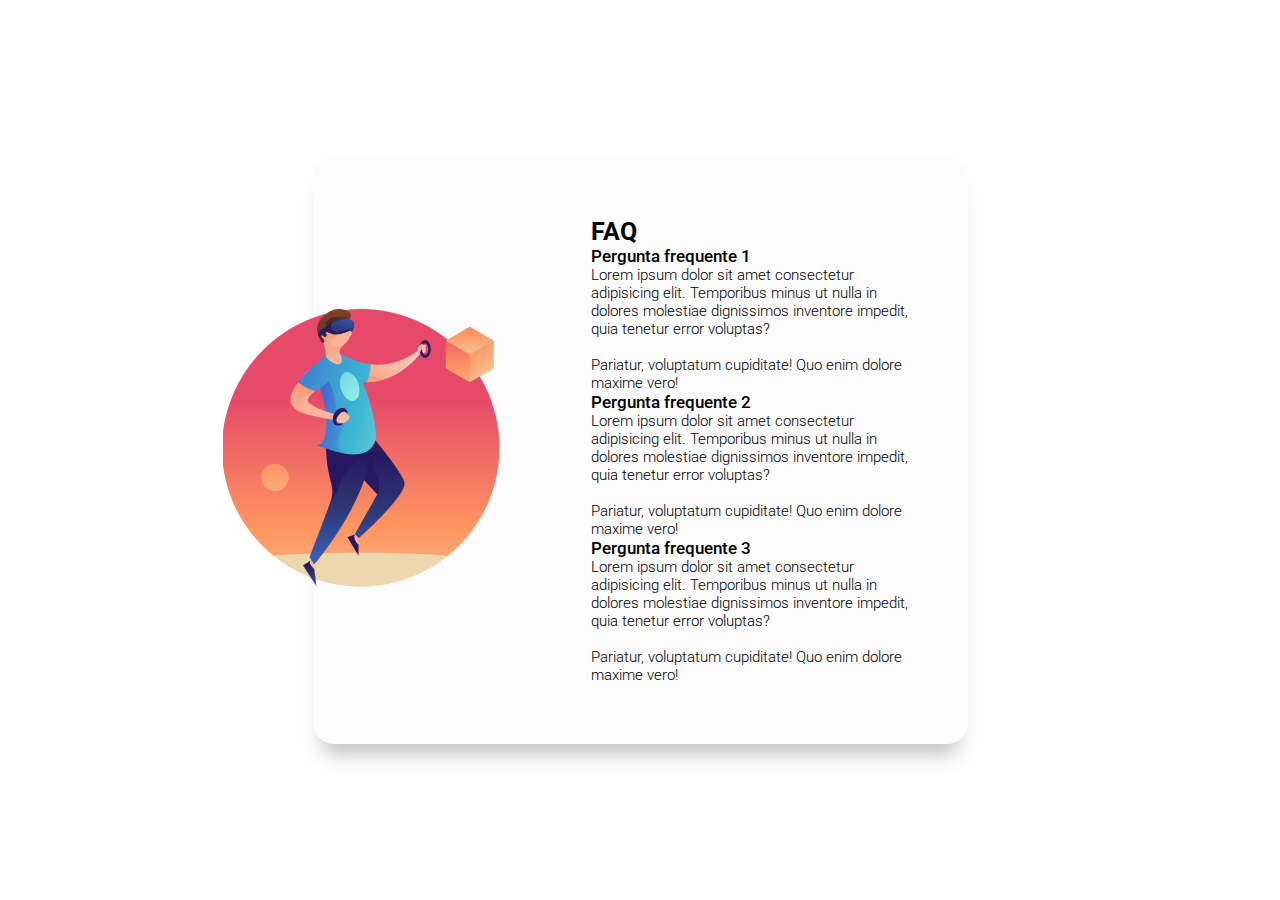
==== exercicio-06/index.html @ dffedfcc "commit inicial" ====
<!DOCTYPE html>
<html lang="pt-BR">

<head>
    <meta charset="UTF-8">
    <meta name="viewport" content="width=device-width, initial-scale=1.0">
    <title>Desafio FAG - Acordeon</title>

    <link rel="stylesheet" href="./src/css/reset.css">
    <link rel="stylesheet" href="./src/css/style.css">

    <link rel="preconnect" href="https://fonts.googleapis.com">
    <link rel="preconnect" href="https://fonts.gstatic.com" crossorigin>
    <link href="https://fonts.googleapis.com/css2?family=Roboto:wght@300;500;700&display=swap" rel="stylesheet">
</head>

<body>
    <div class="faq">
        <div class="logo">
            <img src="./src/images/imagem.png" alt="logotipo">
        </div>
        <div class="faq-container">
            <h1>FAQ</h1>

            <ul>
                <li>
                    <h3>
                        <a href="#" class="pergunta">
                            <span>Pergunta frequente 1</span>
                        </a>
                    </h3>
                    <div class="content">
                        <span>Lorem ipsum dolor sit amet consectetur adipisicing elit. Temporibus minus ut nulla in
                            dolores molestiae dignissimos inventore impedit, quia tenetur error voluptas?
                            <br>
                            <br>
                            Pariatur, voluptatum cupiditate! Quo enim dolore maxime vero!</span>
                    </div>
                </li>

                <li>
                    <h3>
                        <a href="#" class="pergunta">
                            <span>Pergunta frequente 2</span>
                        </a>
                    </h3>
                    <div class="content">
                        <span>Lorem ipsum dolor sit amet consectetur adipisicing elit. Temporibus minus ut nulla in
                            dolores molestiae dignissimos inventore impedit, quia tenetur error voluptas?
                            <br>
                            <br>
                            Pariatur, voluptatum cupiditate! Quo enim dolore maxime vero!</span>
                    </div>
                </li>

                <li>
                    <h3>
                        <a href="#" class="pergunta">
                            <span>Pergunta frequente 3</span>
                        </a>
                    </h3>
                    <div class="content">
                        <span>Lorem ipsum dolor sit amet consectetur adipisicing elit. Temporibus minus ut nulla in
                            dolores molestiae dignissimos inventore impedit, quia tenetur error voluptas?
                            <br>
                            <br>
                            Pariatur, voluptatum cupiditate! Quo enim dolore maxime vero!</span>
                    </div>
                </li>
            </ul>

        </div>
    </div>
</body>

</html>
---- exercicio-06/src/css/style.css ----
html {
    font-size: 62.5%;
    color: #000;
}

body {
    display: flex;
    min-height: 100vh;
    justify-content: center;
    align-items: center;
}

h1 {
    font-size: 2.5rem;
    font-weight: 700;
}

.pergunta span {
    font-size: 1.7rem;
    font-weight: 500;
}

.faq-container {
    padding: 60px 50px;
    border-radius: 26px;
}

.faq {
    background-color: #fcfcfc;
    width: 655px;
    height: 100%;
    position: relative;
    display: flex;
    flex-direction: row;
    align-items: center;
    padding-left: 228px;
    border-radius: 21px;
    box-shadow: 0px 20px 20px -10px rgba(0, 0, 0, 0.25);
}

.faq h1 ul {
    flex-direction: column;
}


.faq .logo {
    width: 278px;
    height: 293px;
    position: absolute;
    left: -90px;
}

.content {
    font-size: 1.5rem;
    font-weight: 300;
}
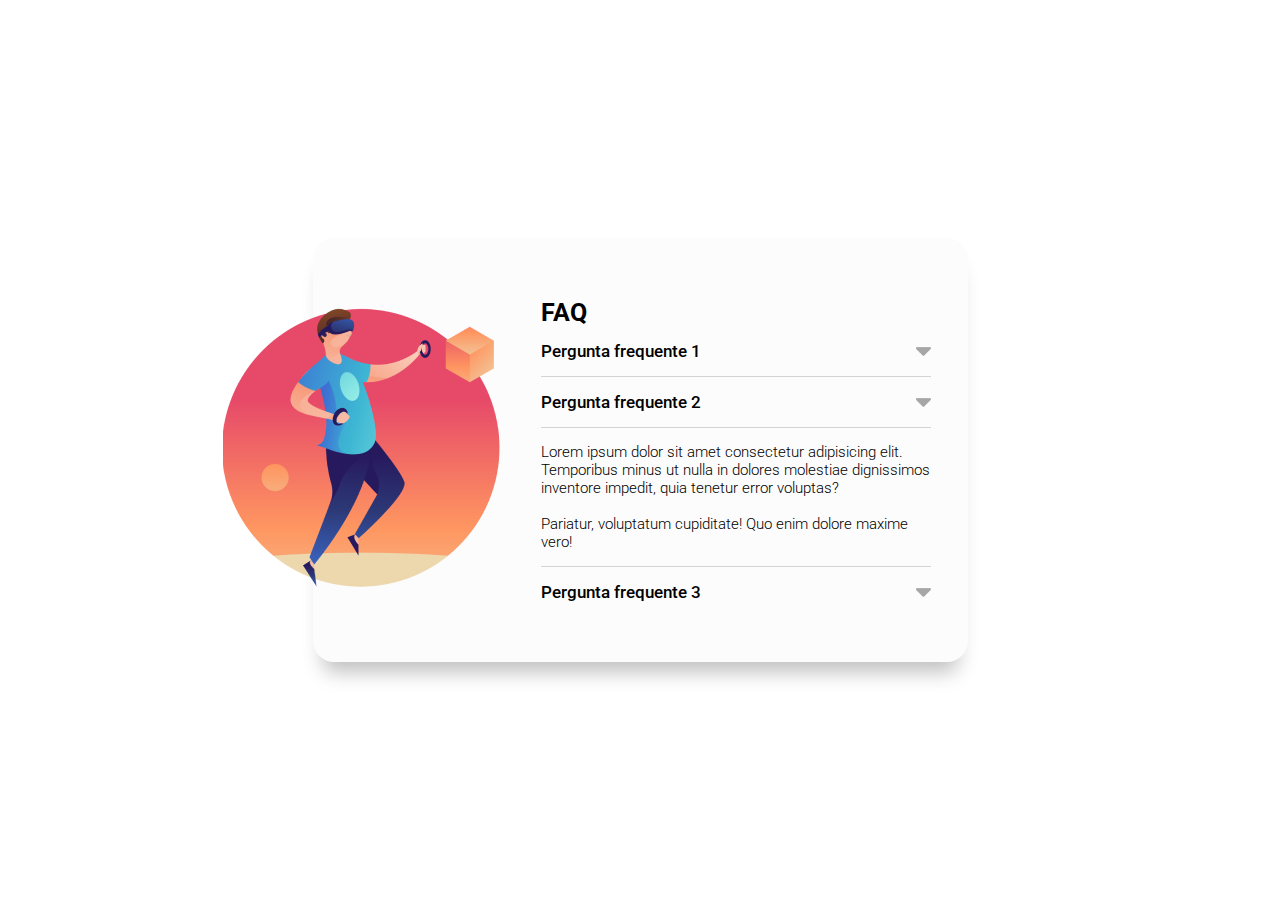
==== commit ae434874: "para visual concluida" ====
--- a/exercicio-06/index.html
+++ b/exercicio-06/index.html
@@ -27,14 +27,17 @@
                     <h3>
                         <a href="#" class="pergunta">
                             <span>Pergunta frequente 1</span>
+                            <img src="./src/images/seta-para-baixo.png" alt="seta para baixo">
                         </a>
                     </h3>
+                    <div class="linha"></div>
                     <div class="content">
                         <span>Lorem ipsum dolor sit amet consectetur adipisicing elit. Temporibus minus ut nulla in
                             dolores molestiae dignissimos inventore impedit, quia tenetur error voluptas?
                             <br>
                             <br>
                             Pariatur, voluptatum cupiditate! Quo enim dolore maxime vero!</span>
+                            <div class="linha"></div>
                     </div>
                 </li>
 
@@ -42,35 +45,43 @@
                     <h3>
                         <a href="#" class="pergunta">
                             <span>Pergunta frequente 2</span>
+                            <img src="./src/images/seta-para-baixo.png" alt="seta para baixo">
                         </a>
                     </h3>
+                    <div class="linha"></div>
+                    <div class="content selecionado">
+                        <span>Lorem ipsum dolor sit amet consectetur adipisicing elit. Temporibus minus ut nulla in
+                            dolores molestiae dignissimos inventore impedit, quia tenetur error voluptas?
+                            <br>
+                            <br>
+                            Pariatur, voluptatum cupiditate! Quo enim dolore maxime vero!</span>
+                            <div class="linha"></div>  
+                    </div>
+                </li>
+
+                <li>
+                    <h3>
+                        <a href="#" class="pergunta ativa">
+                            <span>Pergunta frequente 3</span>
+                            <img src="./src/images/seta-para-baixo.png" alt="seta para baixo">
+                        </a>
+                    </h3>
+                    
                     <div class="content">
                         <span>Lorem ipsum dolor sit amet consectetur adipisicing elit. Temporibus minus ut nulla in
                             dolores molestiae dignissimos inventore impedit, quia tenetur error voluptas?
                             <br>
                             <br>
                             Pariatur, voluptatum cupiditate! Quo enim dolore maxime vero!</span>
-                    </div>
-                </li>
-
-                <li>
-                    <h3>
-                        <a href="#" class="pergunta">
-                            <span>Pergunta frequente 3</span>
-                        </a>
-                    </h3>
-                    <div class="content">
-                        <span>Lorem ipsum dolor sit amet consectetur adipisicing elit. Temporibus minus ut nulla in
-                            dolores molestiae dignissimos inventore impedit, quia tenetur error voluptas?
-                            <br>
-                            <br>
-                            Pariatur, voluptatum cupiditate! Quo enim dolore maxime vero!</span>
+                            
                     </div>
                 </li>
             </ul>
 
         </div>
     </div>
+
+    <script src="./src/js/index.js"></script>
 </body>
 
 </html>--- a/exercicio-06/src/css/style.css
+++ b/exercicio-06/src/css/style.css
@@ -13,15 +13,37 @@
 h1 {
     font-size: 2.5rem;
     font-weight: 700;
+    padding-bottom: 14px;
 }
+
+a {
+   display: flex;
+   justify-content: space-between;
+}
+
+a img {
+    object-fit: contain;
+}
+
+.linha {
+    height: 1px;
+    width: 390px;
+    background-color: #D4D4D4;
+    margin: 15px 0 15px 0;
+}
+
+.pergunta a {
+    max-width: 321px;
+}
+
 
 .pergunta span {
     font-size: 1.7rem;
     font-weight: 500;
+   
 }
 
 .faq-container {
-    padding: 60px 50px;
     border-radius: 26px;
 }
 
@@ -33,7 +55,7 @@
     display: flex;
     flex-direction: row;
     align-items: center;
-    padding-left: 228px;
+    padding: 60px 50px 60px 228px;
     border-radius: 21px;
     box-shadow: 0px 20px 20px -10px rgba(0, 0, 0, 0.25);
 }
@@ -51,6 +73,14 @@
 }
 
 .content {
+    display: none;
+}
+
+.content.selecionado {
+    display: block;
+}
+
+.content span {
     font-size: 1.5rem;
     font-weight: 300;
 }